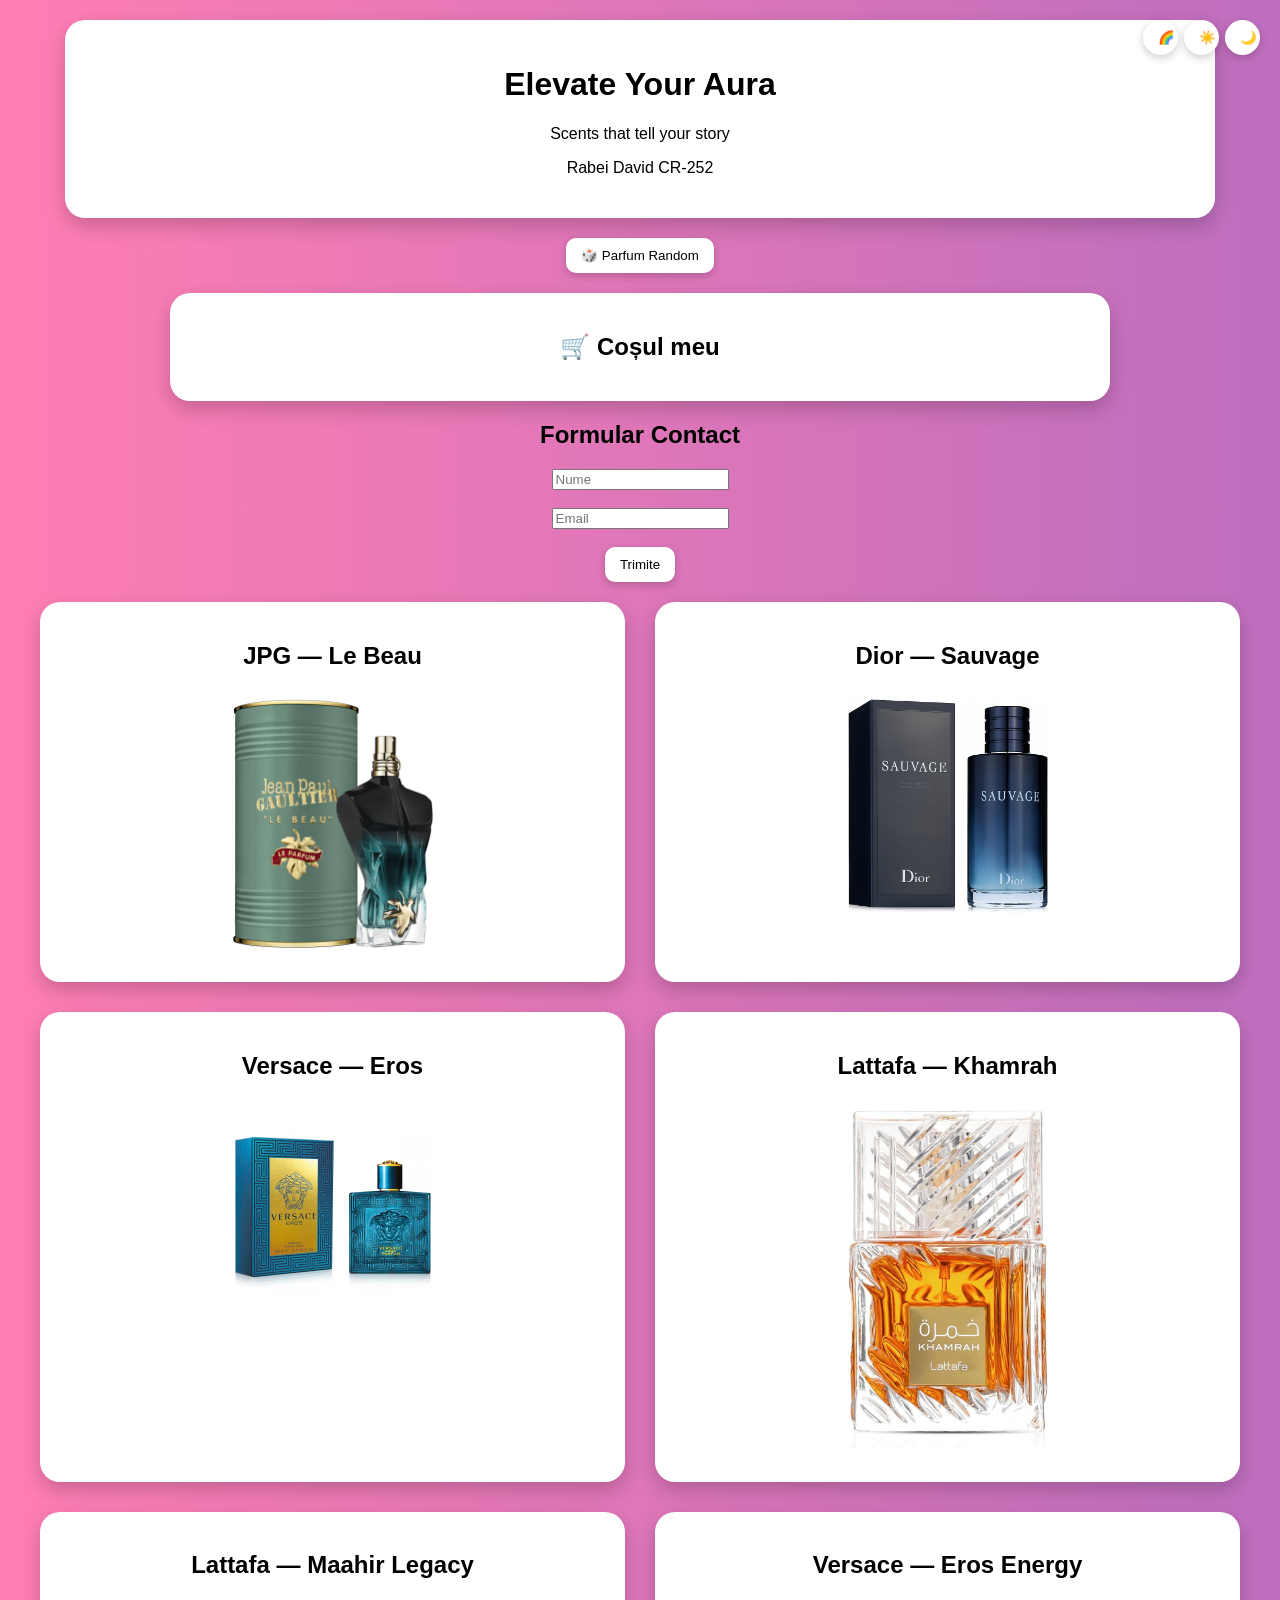
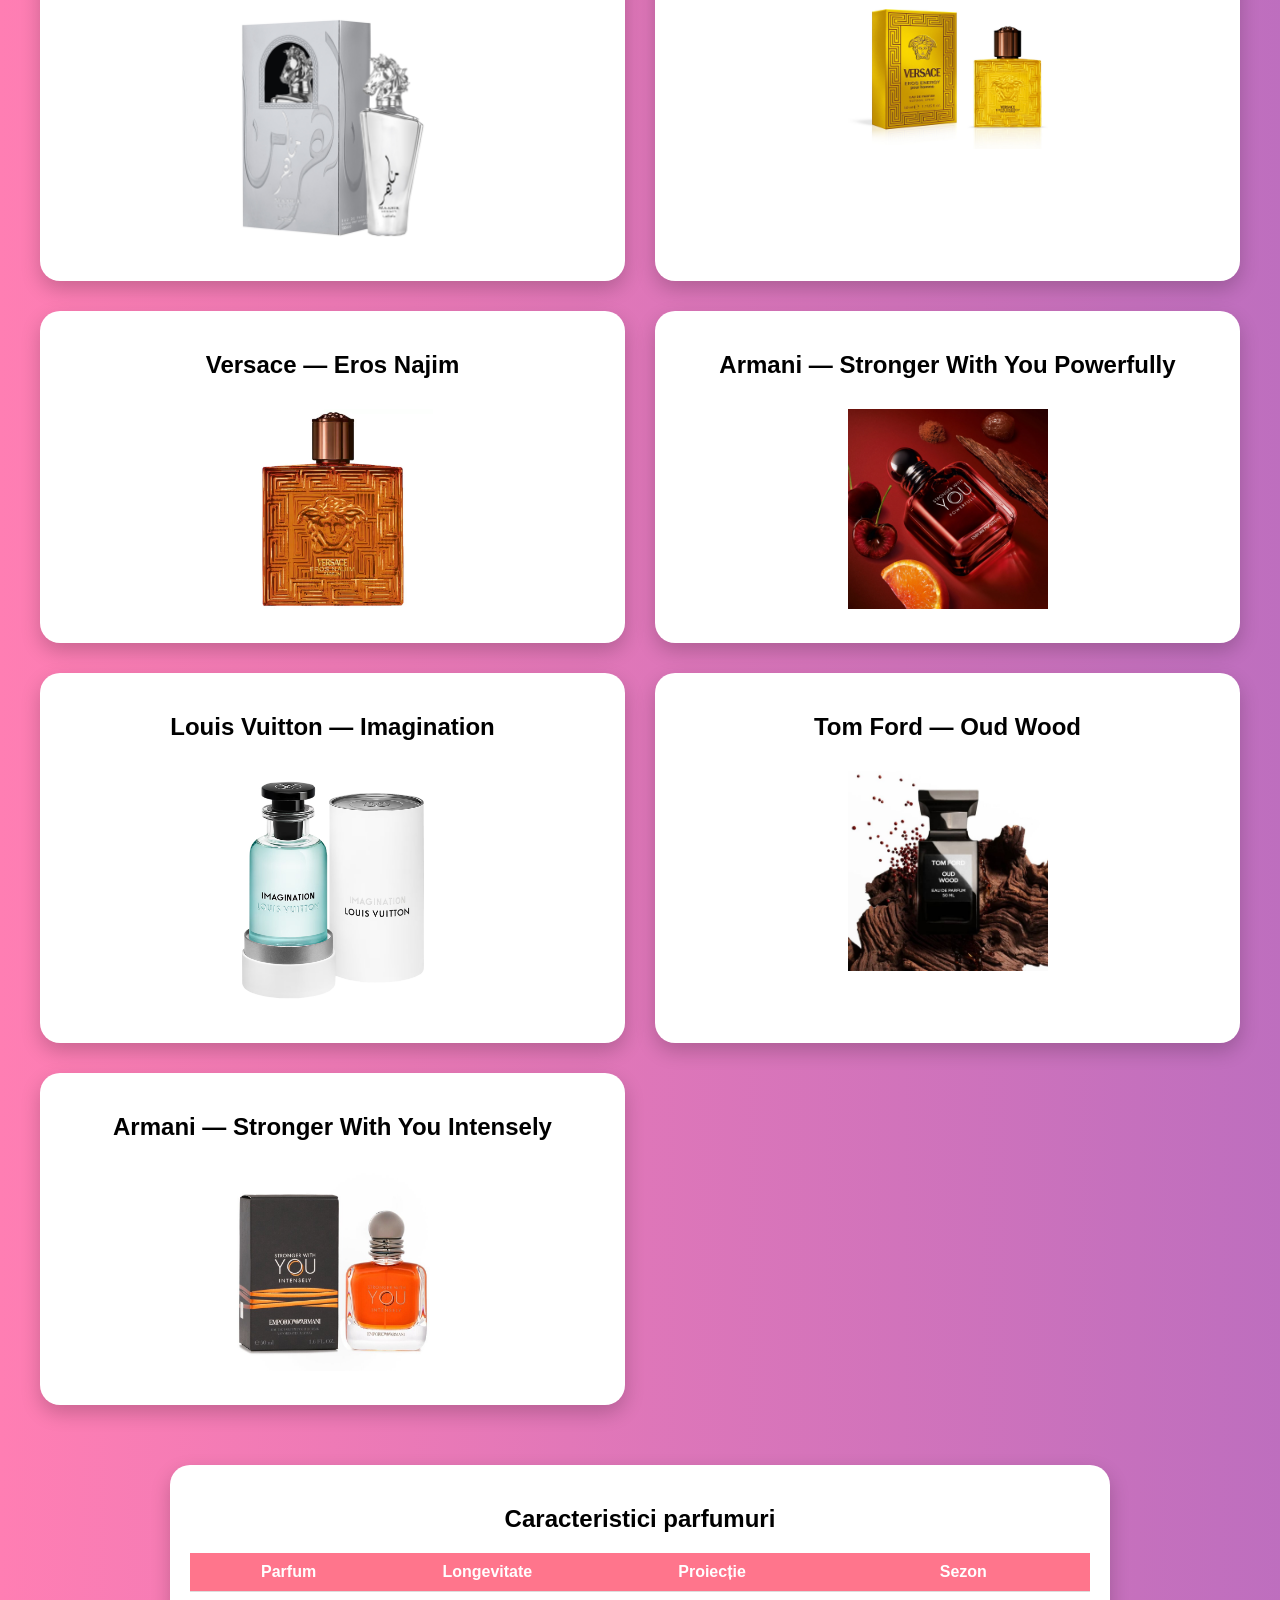
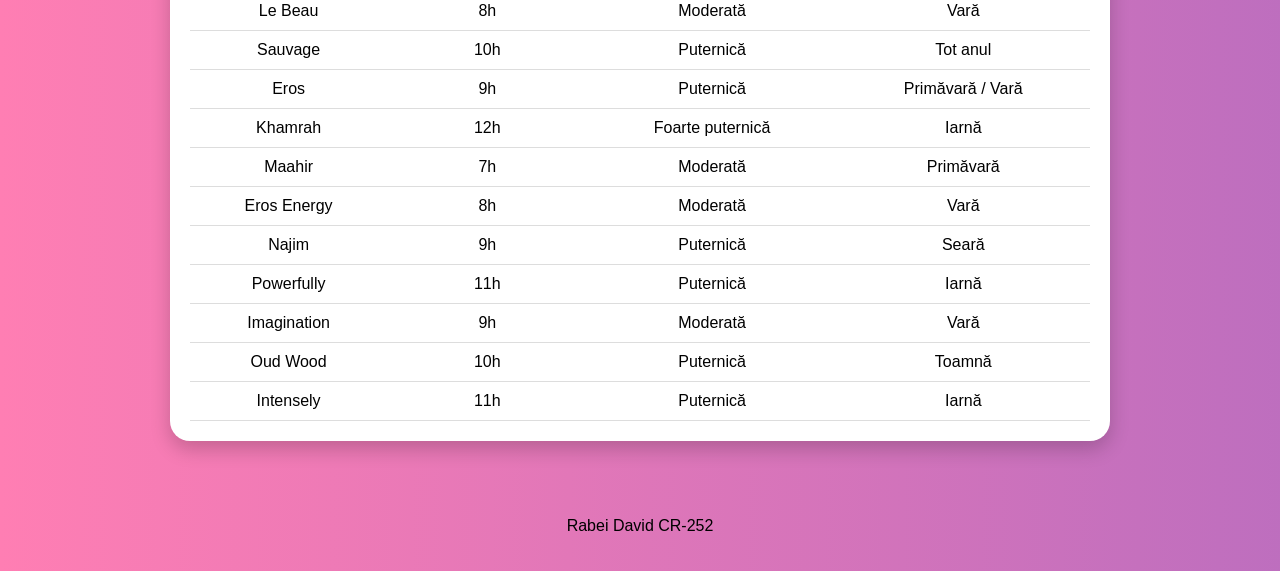
==== proiect/index.html @ 55b33806 "Add files via upload" ====
<!DOCTYPE html>
<html lang="ro">

<head>
<meta charset="UTF-8">
<meta name="viewport" content="width=device-width, initial-scale=1.0">
<title>Fragrance</title>

<link rel="stylesheet" href="CSS/style.css">
</head>

<body class="gradient">

<header>
<h1>Elevate Your Aura</h1>
<p>Scents that tell your story</p>
<p>Rabei David CR-252</p>
</header>

<div class="tema-switch">
<button onclick="setTema('gradient')">🌈</button>
<button onclick="setTema('light')">☀️</button>
<button onclick="setTema('dark')">🌙</button>
</div>

<div style="text-align:center; margin-bottom:20px;">
<button onclick="randomParfum()">🎲 Parfum Random</button>
</div>

<div class="cos-container">
<h2>🛒 Coșul meu</h2>
<ul id="cos-lista"></ul>
</div>

<h2>Formular Contact</h2>

<form action="procesare.php" method="POST">

<input type="text" name="nume" placeholder="Nume">
<br><br>

<input type="email" name="email" placeholder="Email">
<br><br>

<button type="submit">Trimite</button>

</form>


<main>

<section class="parfum-card">
<a href="HTML/lebeau.html">
<h2>JPG — Le Beau</h2>
<img src="img/lebeau.jpg" class="foto-parfum">
</a>
</section>

<section class="parfum-card">
<a href="HTML/sauvage.html">
<h2>Dior — Sauvage</h2>
<img src="img/dior.jpg" class="foto-parfum">
</a>
</section>

<section class="parfum-card">
<a href="HTML/eros.html">
<h2>Versace — Eros</h2>
<img src="img/versace.jpg" class="foto-parfum">
</a>
</section>

<section class="parfum-card">
<a href="HTML/khamrah.html">
<h2>Lattafa — Khamrah</h2>
<img src="img/khamrah.jpg" class="foto-parfum">
</a>
</section>

<section class="parfum-card">
<a href="HTML/maahir.html">
<h2>Lattafa — Maahir Legacy</h2>
<img src="img/maahir.jpg" class="foto-parfum">
</a>
</section>

<section class="parfum-card">
<a href="HTML/erosenergy.html">
<h2>Versace — Eros Energy</h2>
<img src="img/erosenergy.jpg" class="foto-parfum">
</a>
</section>

<section class="parfum-card">
<a href="HTML/najim.html">
<h2>Versace — Eros Najim</h2>
<img src="img/najim.jpg" class="foto-parfum">
</a>
</section>

<section class="parfum-card">
<a href="HTML/powerfully.html">
<h2>Armani — Stronger With You Powerfully</h2>
<img src="img/powerfully.jpg" class="foto-parfum">
</a>
</section>

<section class="parfum-card">
<a href="HTML/imagination.html">
<h2>Louis Vuitton — Imagination</h2>
<img src="img/imagination.jpg" class="foto-parfum">
</a>
</section>

<section class="parfum-card">
<a href="HTML/oudwood.html">
<h2>Tom Ford — Oud Wood</h2>
<img src="img/oudwood.jpg" class="foto-parfum">
</a>
</section>

<section class="parfum-card">
<a href="HTML/armani.html">
<h2>Armani — Stronger With You Intensely</h2>
<img src="img/armani.jpg" class="foto-parfum">
</a>
</section>

</main>

<div class="tabel-container">
<h2>Caracteristici parfumuri</h2>

<table>
<tr>
<th>Parfum</th>
<th>Longevitate</th>
<th>Proiecție</th>
<th>Sezon</th>
</tr>

<tr><td>Le Beau</td><td>8h</td><td>Moderată</td><td>Vară</td></tr>
<tr><td>Sauvage</td><td>10h</td><td>Puternică</td><td>Tot anul</td></tr>
<tr><td>Eros</td><td>9h</td><td>Puternică</td><td>Primăvară / Vară</td></tr>
<tr><td>Khamrah</td><td>12h</td><td>Foarte puternică</td><td>Iarnă</td></tr>
<tr><td>Maahir</td><td>7h</td><td>Moderată</td><td>Primăvară</td></tr>
<tr><td>Eros Energy</td><td>8h</td><td>Moderată</td><td>Vară</td></tr>
<tr><td>Najim</td><td>9h</td><td>Puternică</td><td>Seară</td></tr>
<tr><td>Powerfully</td><td>11h</td><td>Puternică</td><td>Iarnă</td></tr>
<tr><td>Imagination</td><td>9h</td><td>Moderată</td><td>Vară</td></tr>
<tr><td>Oud Wood</td><td>10h</td><td>Puternică</td><td>Toamnă</td></tr>
<tr><td>Intensely</td><td>11h</td><td>Puternică</td><td>Iarnă</td></tr>
</table>
</div>

<footer>
<p>Rabei David CR-252</p>
</footer>

<script src="JS/script.js"></script>

</body>
</html>
---- proiect/CSS/style.css ----
body{
margin:0;
font-family:Arial, Helvetica, sans-serif;
text-align:center;
min-height:100vh;
}

/* ===== GRADIENT ANIMAT ===== */

body.gradient{
background: linear-gradient(
270deg,
#ff7eb3,
#ff758c,
#ff9a44,
#ffd86f,
#a1ffce,
#23a6d5,
#6a5acd,
#ff7eb3
);
background-size:1600% 1600%;
animation:gradientMove 20s ease infinite;
}

@keyframes gradientMove{

0%{background-position:0% 50%;}

25%{background-position:50% 100%;}

50%{background-position:100% 50%;}

75%{background-position:50% 0%;}

100%{background-position:0% 50%;}

}

/* TEME */
body.light{ background:#f5f5f5; }
body.dark{ background:#111; color:white; }

/* HEADER */
header{
background:white;
padding:25px;
border-radius:20px;
margin:20px auto;
max-width:1100px;
box-shadow:0 8px 20px rgba(0,0,0,0.2);
}

/* GRID */
main{
display:grid;
grid-template-columns:repeat(2, minmax(300px,1fr));
gap:30px;
max-width:1200px;
margin:0 auto;
padding:20px;
}

.form-box{
background:white;
padding:20px;
margin:40px auto;
border-radius:15px;
width:400px;
box-shadow:0 5px 15px rgba(0,0,0,0.2);
}

/* CARD */
.parfum-card{
background:white;
padding:20px;
border-radius:20px;
box-shadow:0 8px 20px rgba(0,0,0,0.2);
}

/* IMAGINI */
.foto-parfum{
width:200px;
max-width:100%;
margin:10px 0;
}

/* LINKURI */
a{
text-decoration:none;
color:inherit;
}

a:visited{ color:inherit; }
a:hover{ color:inherit; }

/* BUTOANE */
button{
padding:10px 15px;
border:none;
border-radius:10px;
cursor:pointer;
background:white;
color:black;
box-shadow:0 3px 8px rgba(0,0,0,0.2);
}

button:hover{
transform:scale(1.05);
}

/* SWITCH */
.tema-switch{
position:fixed;
top:20px;
right:20px;
display:flex;
gap:6px;
z-index:1000;
}

.tema-switch button{
width:35px;
height:35px;
border-radius:50%;
}

/* COS */
.cos-container{
background:white;
margin:20px auto;
padding:20px;
width:90%;
max-width:900px;
border-radius:20px;
box-shadow:0 8px 20px rgba(0,0,0,0.2);
}

#cos-lista{
list-style:none;
padding:0;
}

#cos-lista li{
margin:10px 0;
padding:10px;
background:#f5f5f5;
border-radius:10px;
display:flex;
justify-content:space-between;
}

/* TABEL */
.tabel-container{
background:white;
padding:20px;
margin:40px auto;
border-radius:20px;
width:90%;
max-width:900px;
box-shadow:0 8px 20px rgba(0,0,0,0.2);
}

table{
width:100%;
border-collapse:collapse;
}

th,td{
padding:10px;
border-bottom:1px solid #ddd;
}

th{
background:#ff758c;
color:white;
}

/* RATING */
.rating{
font-size:28px;
margin:15px 0;
cursor:pointer;
}

.rating span:hover{
transform:scale(1.3);
}

/* PAGINI PARFUM */
.parfum-img{
width:250px;
max-width:90%;
margin:20px auto;
display:block;
}

/* FOOTER */
footer{
margin-top:40px;
padding:20px;
}
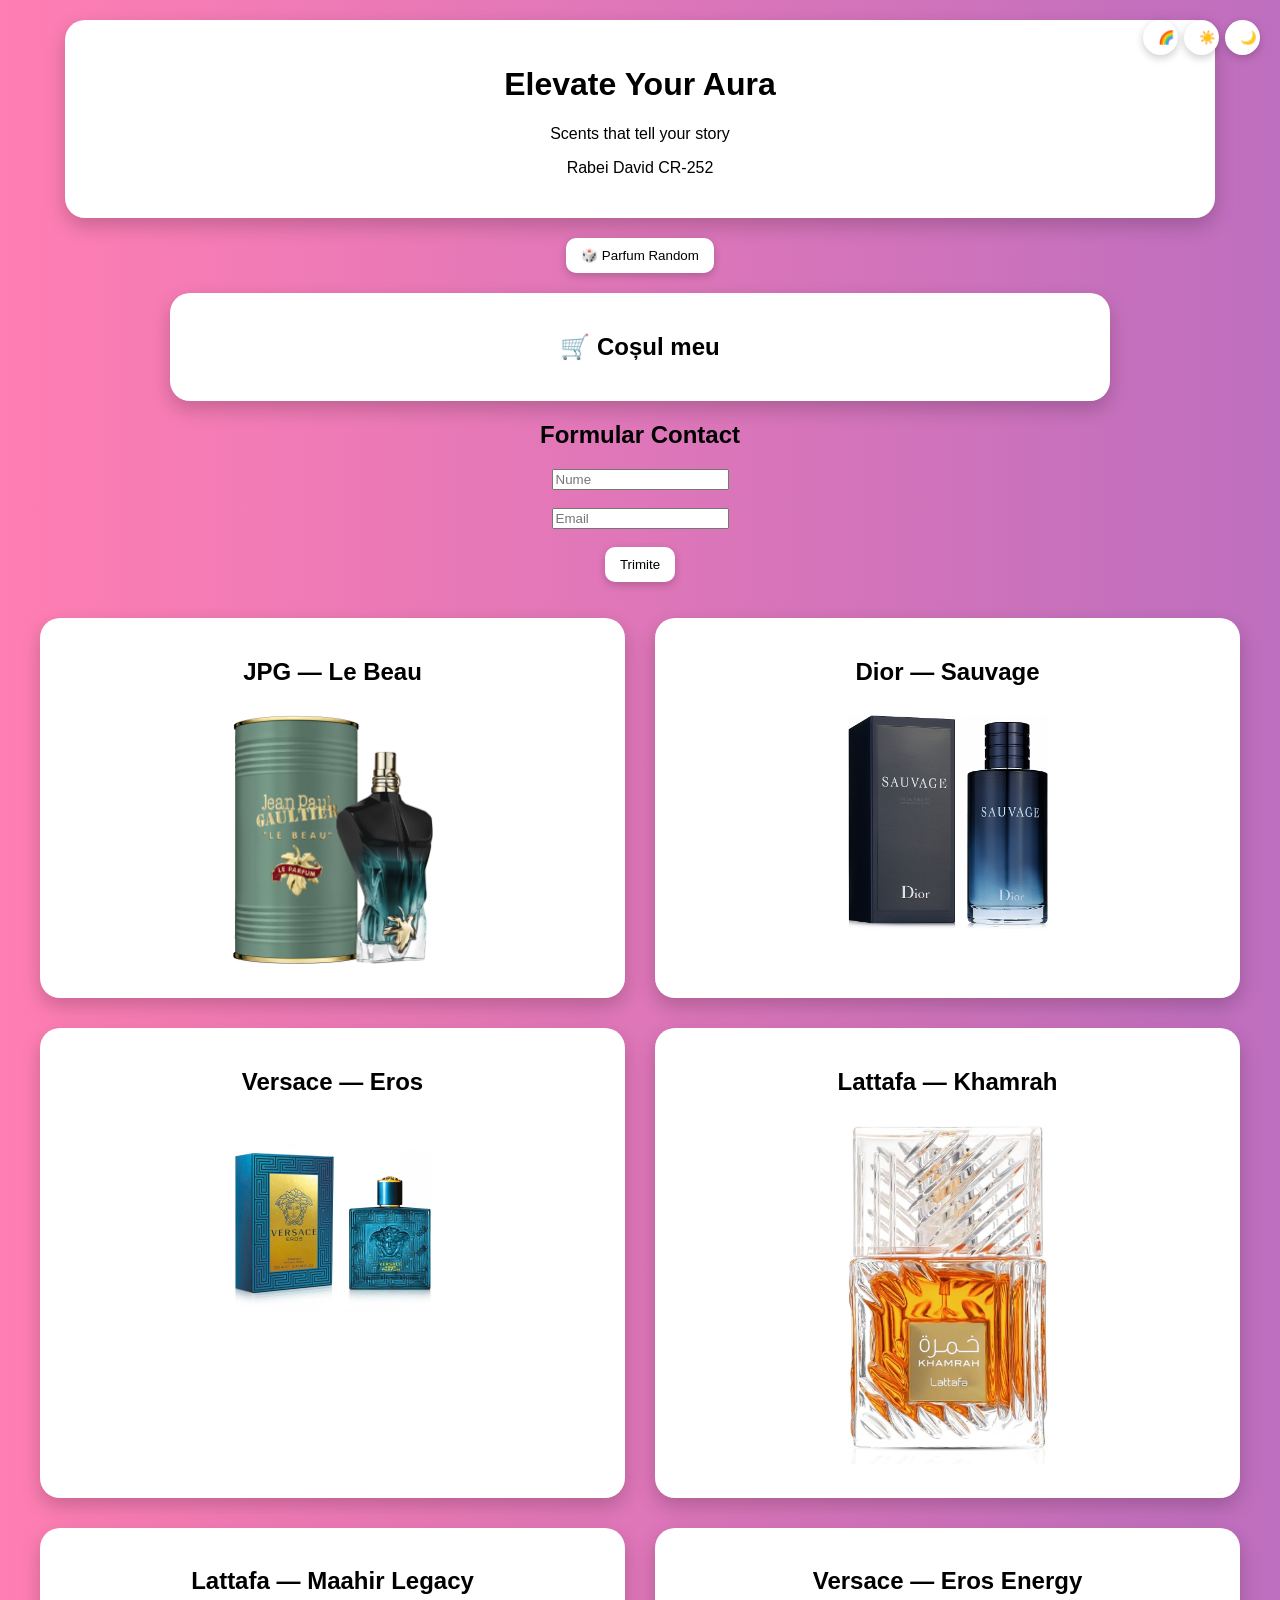
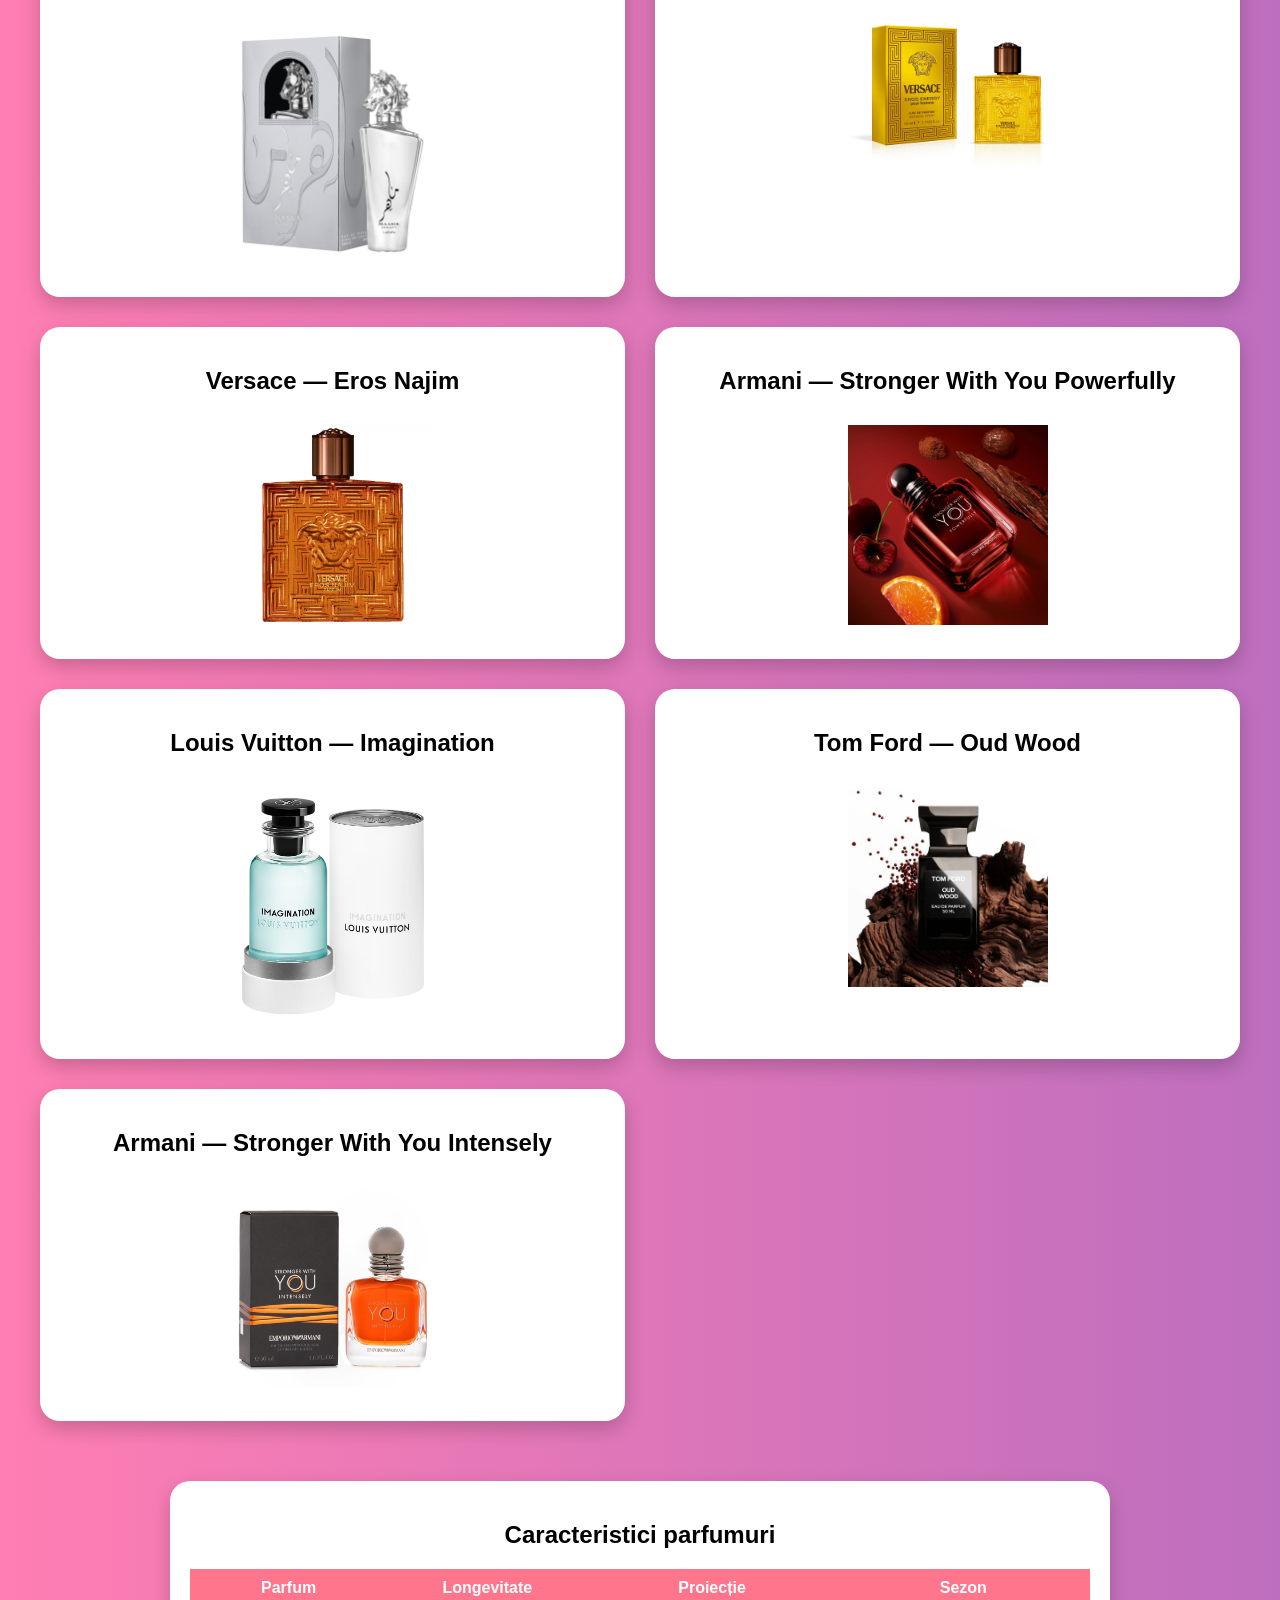
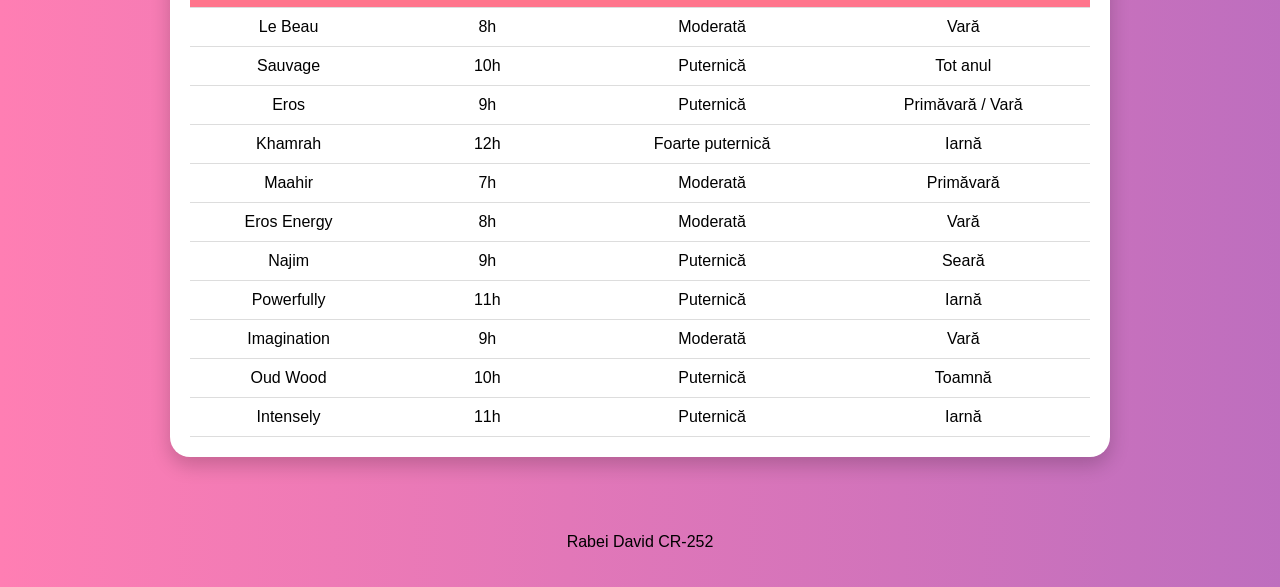
==== commit d7b599d6: "Add files via upload" ====
--- a/proiect/index.html
+++ b/proiect/index.html
@@ -34,17 +34,19 @@
 
 <h2>Formular Contact</h2>
 
-<form action="procesare.php" method="POST">
+<form id="form-contact">
 
-<input type="text" name="nume" placeholder="Nume">
+<input type="text" id="nume" placeholder="Nume" required>
 <br><br>
 
-<input type="email" name="email" placeholder="Email">
+<input type="email" id="email" placeholder="Email" required>
 <br><br>
 
 <button type="submit">Trimite</button>
 
 </form>
+
+<p id="rezultat"></p>
 
 
 <main>
@@ -157,7 +159,7 @@
 <p>Rabei David CR-252</p>
 </footer>
 
-<script src="JS/script.js"></script>
+<script src="JS/script.js?v=2"></script>
 
 </body>
 </html>
